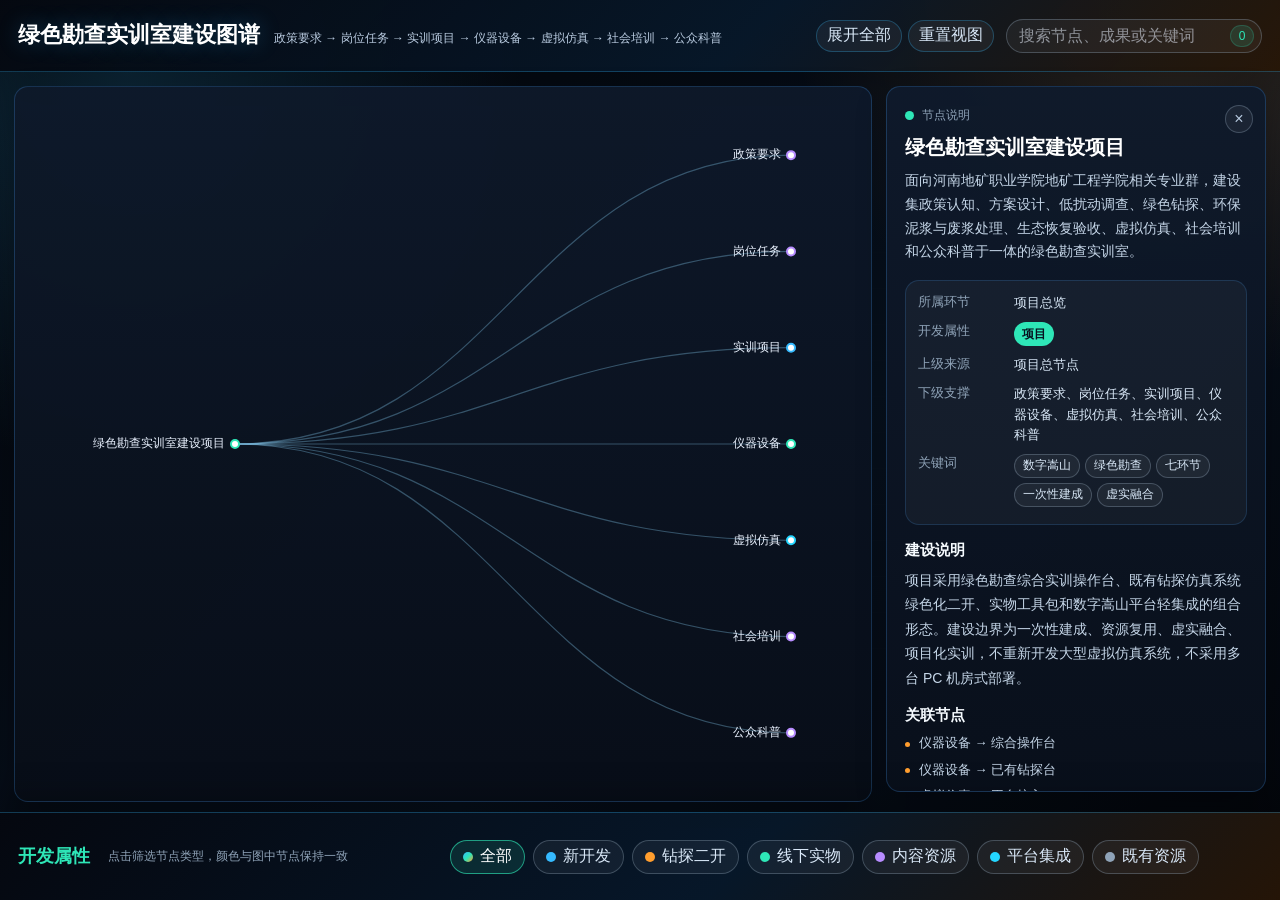
==== index.html @ 70dfa7ed "Publish green exploration training room tree" ====
<!doctype html>
<html lang="zh-CN">
  <head>
    <meta charset="UTF-8" />
    <meta name="viewport" content="width=device-width, initial-scale=1.0" />
    <title>绿色勘查实训室建设图谱 - 完整功能版</title>
    <link rel="icon" href="data:," />
    <link rel="stylesheet" href="assets/css/style.css" />
  </head>
  <body>
    <div class="full-shell">
      <header class="full-topbar">
        <div class="title-block">
          <h1>绿色勘查实训室建设图谱</h1>
          <p>政策要求 → 岗位任务 → 实训项目 → 仪器设备 → 虚拟仿真 → 社会培训 → 公众科普</p>
        </div>

        <div class="top-actions" aria-label="常用操作">
          <button id="expandAllBtn" type="button">展开全部</button>
          <button id="resetBtn" type="button">重置视图</button>

          <div class="search-wrap">
            <input id="searchInput" type="search" placeholder="搜索节点、成果或关键词" autocomplete="off" />
            <span id="searchCount" class="search-count">0</span>
          </div>
        </div>
      </header>

      <main class="full-main">
        <section class="chart-pane" aria-label="左到右树形图">
          <div id="chartScroll" class="chart-scroll">
            <div id="chart" class="chart-stage"></div>
          </div>
        </section>

        <div class="side-column">
          <aside id="infoPanel" class="info-panel fixed-info-panel" aria-live="polite"></aside>
          <div id="searchResults" class="search-results" aria-live="polite"></div>
        </div>
      </main>

      <footer class="bottom-filter-panel">
        <div class="filter-title">
          <strong>开发属性</strong>
          <span>点击筛选节点类型，颜色与图中节点保持一致</span>
        </div>

        <div id="filterGroup" class="dev-filter-group" aria-label="开发属性筛选">
          <button class="is-active" type="button" data-filter="all">
            <span class="legend-dot all"></span>全部
          </button>
          <button type="button" data-filter="newDev">
            <span class="legend-dot newDev"></span>新开发
          </button>
          <button type="button" data-filter="retrofit">
            <span class="legend-dot retrofit"></span>钻探二开
          </button>
          <button type="button" data-filter="physical">
            <span class="legend-dot physical"></span>线下实物
          </button>
          <button type="button" data-filter="content">
            <span class="legend-dot content"></span>内容资源
          </button>
          <button type="button" data-filter="platform">
            <span class="legend-dot platform"></span>平台集成
          </button>
          <button type="button" data-filter="reuse">
            <span class="legend-dot reuse"></span>既有资源
          </button>
        </div>

      </footer>
    </div>

    <script src="vendor/echarts.min.js"></script>
    <script src="data/treeData.js"></script>
    <script src="assets/js/tree-utils.js"></script>
    <script src="assets/js/panel.js"></script>
    <script src="assets/js/app.js"></script>
  </body>
</html>
---- assets/css/style.css ----
:root {
  --bg: #05070d;
  --card: #0b1220;
  --card-2: #0f1a2b;
  --text: #eaf2ff;
  --muted: #8fa3b8;
  --line: rgba(72, 164, 255, 0.24);
  --blue: #35baff;
  --green: #2ee6b7;
  --orange: #ff9d2e;
  --purple: #b78cff;
  --soft-blue: rgba(53, 186, 255, 0.12);
  --soft-green: rgba(46, 230, 183, 0.12);
  --soft-orange: rgba(255, 157, 46, 0.14);
  --shadow: 0 12px 30px rgba(0, 0, 0, 0.28);

  --project: #2ee6b7;
  --new-dev: #35baff;
  --retrofit: #ff9d2e;
  --physical: #2ee6b7;
  --content: #b78cff;
  --platform: #24d6ff;
  --reuse: #8fa3b8;

  --right-panel-width: 380px;
  --bottom-panel-height: 88px;
  --topbar-height: 72px;
  --gap: 14px;
  --radius: 14px;
  color-scheme: dark;
}

* {
  box-sizing: border-box;
}

html,
body {
  width: 100%;
  height: 100%;
  margin: 0;
}

body {
  overflow: hidden;
  color: var(--text);
  font-family: -apple-system, BlinkMacSystemFont, "Segoe UI", "PingFang SC", "Microsoft YaHei", Arial, sans-serif;
  background:
    radial-gradient(circle at 10% 8%, rgba(53, 186, 255, 0.2), transparent 28%),
    radial-gradient(circle at 92% 0%, rgba(255, 157, 46, 0.18), transparent 26%),
    linear-gradient(135deg, #03050a 0%, #07111f 58%, #03050a 100%);
  background-attachment: fixed;
}

body::before {
  position: fixed;
  inset: 0;
  pointer-events: none;
  opacity: 0.42;
  background-image:
    linear-gradient(rgba(255, 255, 255, 0.035) 1px, transparent 1px),
    linear-gradient(90deg, rgba(255, 255, 255, 0.035) 1px, transparent 1px);
  background-size: 36px 36px;
  content: "";
  mask-image: radial-gradient(circle at center, black 0%, transparent 82%);
}

button,
input,
a {
  font: inherit;
}

button,
a {
  -webkit-tap-highlight-color: transparent;
}

.full-shell {
  position: relative;
  z-index: 1;
  display: grid;
  grid-template-rows: var(--topbar-height) minmax(0, 1fr) var(--bottom-panel-height);
  grid-template-columns: minmax(0, 1fr);
  width: 100vw;
  height: 100vh;
  min-width: 1180px;
}

.full-topbar {
  display: grid;
  grid-template-columns: minmax(0, 1fr) auto;
  gap: 16px;
  align-items: center;
  padding: 10px 18px;
  border-bottom: 1px solid rgba(53, 186, 255, 0.28);
  background: linear-gradient(135deg, rgba(5, 8, 15, 0.95), rgba(7, 24, 42, 0.96) 58%, rgba(39, 22, 7, 0.94));
  box-shadow: 0 18px 52px rgba(0, 0, 0, 0.34);
}

.title-block {
  display: flex;
  gap: 14px;
  align-items: baseline;
  min-width: 0;
}

.title-block h1 {
  margin: 0;
  color: #ffffff;
  font-size: 22px;
  font-weight: 800;
  line-height: 1.2;
  letter-spacing: 0;
  text-shadow: 0 0 22px rgba(53, 186, 255, 0.28);
  white-space: nowrap;
}

.title-block p {
  min-width: 0;
  margin: 0;
  color: #b9cbe0;
  font-size: 12px;
  line-height: 1.45;
  overflow: hidden;
  text-overflow: ellipsis;
  white-space: nowrap;
}

.top-actions {
  display: flex;
  gap: 6px;
  align-items: center;
  justify-content: flex-end;
  min-width: 0;
}

.search-wrap {
  position: relative;
  flex: 0 1 260px;
  min-width: 190px;
  margin-left: 6px;
}

.search-wrap input {
  width: 100%;
  height: 34px;
  padding: 0 42px 0 12px;
  border: 1px solid rgba(143, 163, 184, 0.34);
  border-radius: 999px;
  background: rgba(255, 255, 255, 0.05);
  color: var(--text);
  outline: none;
}

.search-wrap input::placeholder {
  color: rgba(234, 242, 255, 0.54);
}

.search-wrap input:focus {
  border-color: rgba(53, 186, 255, 0.74);
  box-shadow: 0 0 0 3px rgba(53, 186, 255, 0.14);
}

.search-count {
  position: absolute;
  top: 6px;
  right: 8px;
  min-width: 24px;
  height: 22px;
  padding: 0 6px;
  border: 1px solid rgba(46, 230, 183, 0.2);
  border-radius: 999px;
  background: var(--soft-green);
  color: var(--green);
  font-size: 12px;
  line-height: 20px;
  text-align: center;
}

.top-actions button,
.download-button {
  display: inline-flex;
  flex: 0 0 auto;
  align-items: center;
  justify-content: center;
  height: 32px;
  padding: 0 10px;
  border: 1px solid rgba(53, 186, 255, 0.28);
  border-radius: 999px;
  background: rgba(255, 255, 255, 0.05);
  color: #d9e8f8;
  cursor: pointer;
  text-decoration: none;
  white-space: nowrap;
  transition: background 0.15s ease, border-color 0.15s ease, color 0.15s ease, transform 0.15s ease;
}

.top-actions button:hover,
.download-button:hover {
  border-color: rgba(255, 157, 46, 0.55);
  color: #ffffff;
  transform: translateY(-1px);
}

.download-button {
  border-color: rgba(255, 157, 46, 0.45);
  background: linear-gradient(135deg, rgba(255, 157, 46, 0.22), rgba(255, 106, 42, 0.18));
  color: #ffd3a1;
  font-weight: 800;
}

.full-main {
  display: grid;
  grid-template-columns: minmax(0, 1fr) var(--right-panel-width);
  gap: var(--gap);
  min-height: 0;
  padding: var(--gap);
  padding-bottom: 10px;
}

.chart-pane {
  min-width: 0;
  min-height: 0;
  border: 1px solid var(--line);
  border-radius: var(--radius);
  background: linear-gradient(180deg, rgba(14, 25, 42, 0.96), rgba(8, 14, 24, 0.96));
  box-shadow: var(--shadow);
  overflow: hidden;
}

.chart-scroll {
  width: 100%;
  height: 100%;
  overflow: hidden;
  background: transparent;
}

.chart-stage {
  width: 100%;
  height: 100%;
  min-width: 0;
  min-height: 0;
}

.side-column {
  display: grid;
  grid-template-rows: minmax(0, 1fr) auto;
  gap: 10px;
  min-width: 0;
  min-height: 0;
}

.fixed-info-panel {
  min-width: 0;
  min-height: 0;
  max-height: 100%;
  padding: 18px;
  border: 1px solid var(--line);
  border-radius: var(--radius);
  background: linear-gradient(180deg, rgba(15, 26, 43, 0.96), rgba(9, 16, 28, 0.96));
  box-shadow: var(--shadow);
  overflow: auto;
}

.bottom-filter-panel {
  display: grid;
  grid-template-columns: auto 300px minmax(0, 1fr);
  gap: 18px;
  align-items: center;
  min-height: 0;
  padding: 10px 18px;
  border-top: 1px solid rgba(53, 186, 255, 0.28);
  background: linear-gradient(135deg, rgba(5, 8, 15, 0.95), rgba(7, 24, 42, 0.96) 58%, rgba(39, 22, 7, 0.94));
  box-shadow: 0 -14px 34px rgba(0, 0, 0, 0.28);
}

.filter-title {
  display: contents;
}

.filter-title strong {
  color: var(--green);
  font-size: 18px;
  line-height: 1.2;
  white-space: nowrap;
}

.filter-title span {
  color: var(--muted);
  font-size: 12px;
  line-height: 1.4;
  min-width: 0;
  overflow: hidden;
  text-overflow: ellipsis;
  white-space: nowrap;
}

.dev-filter-group {
  display: flex;
  flex-wrap: wrap;
  gap: 8px;
  align-items: center;
  justify-content: flex-start;
  min-width: 0;
  padding-left: 24px;
}

.dev-filter-group button {
  display: inline-flex;
  gap: 7px;
  align-items: center;
  height: 34px;
  padding: 0 12px;
  border: 1px solid rgba(143, 163, 184, 0.34);
  border-radius: 999px;
  background: rgba(255, 255, 255, 0.05);
  color: #d9e8f8;
  cursor: pointer;
  transition: background 0.15s ease, border-color 0.15s ease, color 0.15s ease, transform 0.15s ease;
}

.dev-filter-group button:hover {
  border-color: rgba(53, 186, 255, 0.62);
  color: #ffffff;
  transform: translateY(-1px);
}

.dev-filter-group button.is-active {
  border-color: rgba(46, 230, 183, 0.62);
  background: var(--soft-green);
  color: #ffffff;
}

.legend-dot {
  width: 10px;
  height: 10px;
  flex: 0 0 auto;
  border-radius: 50%;
  background: #9ca3af;
}

.legend-dot.all {
  background: linear-gradient(135deg, var(--blue), var(--green), var(--orange));
}

.legend-dot.project {
  background: var(--project);
}

.legend-dot.newDev {
  background: var(--new-dev);
}

.legend-dot.retrofit {
  background: var(--retrofit);
}

.legend-dot.physical {
  background: var(--physical);
}

.legend-dot.content {
  background: var(--content);
}

.legend-dot.platform {
  background: var(--platform);
}

.legend-dot.reuse {
  background: var(--reuse);
}

.info-panel {
  color: var(--text);
}

.panel-close {
  position: sticky;
  top: 0;
  float: right;
  width: 28px;
  height: 28px;
  margin: -6px -6px 4px 8px;
  border: 1px solid rgba(143, 163, 184, 0.34);
  border-radius: 50%;
  background: rgba(255, 255, 255, 0.05);
  color: #b9cbe0;
  cursor: pointer;
}

.panel-close:hover {
  border-color: rgba(255, 157, 46, 0.55);
  color: #ffffff;
}

.panel-eyebrow {
  display: flex;
  gap: 8px;
  align-items: center;
  margin: 2px 32px 10px 0;
}

.status-dot {
  width: 9px;
  height: 9px;
  flex: 0 0 auto;
  border-radius: 50%;
  background: var(--green);
}

.panel-eyebrow span:last-child {
  color: var(--muted);
  font-size: 12px;
}

.info-panel h2 {
  margin: 0 32px 8px 0;
  color: #ffffff;
  font-size: 20px;
  line-height: 1.35;
  letter-spacing: 0;
}

.summary {
  margin: 0 0 14px;
  color: #c5d6e8;
  font-size: 14px;
  line-height: 1.7;
}

.meta-grid {
  display: grid;
  grid-template-columns: 86px minmax(0, 1fr);
  gap: 9px 10px;
  padding: 12px;
  border: 1px solid rgba(72, 164, 255, 0.18);
  border-radius: var(--radius);
  background: rgba(255, 255, 255, 0.04);
}

.meta-grid dt {
  color: var(--muted);
  font-size: 13px;
}

.meta-grid dd {
  min-width: 0;
  margin: 0;
  color: #d9e8f8;
  font-size: 13px;
  line-height: 1.55;
  word-break: break-word;
}

.dev-pill,
.tag-pill,
.result-pill {
  display: inline-flex;
  align-items: center;
  max-width: 100%;
  min-height: 24px;
  padding: 2px 8px;
  border-radius: 999px;
  color: #07111f;
  font-size: 12px;
  line-height: 1.4;
  font-weight: 700;
}

.tag-pill {
  margin: 0 5px 5px 0;
  border: 1px solid rgba(143, 163, 184, 0.34);
  background: rgba(255, 255, 255, 0.05);
  color: #d9e8f8;
  font-weight: 500;
}

.panel-section {
  margin-top: 16px;
}

.panel-section h3,
.search-results h3 {
  margin: 0 0 8px;
  color: #f6fbff;
  font-size: 15px;
}

.panel-section p,
.search-results p {
  margin: 0;
  color: #c5d6e8;
  font-size: 14px;
  line-height: 1.75;
}

.panel-section ul {
  display: grid;
  gap: 6px;
  margin: 0;
  padding: 0;
  list-style: none;
}

.panel-section li {
  position: relative;
  padding-left: 14px;
  color: #c5d6e8;
  font-size: 13px;
  line-height: 1.55;
}

.panel-section li::before {
  position: absolute;
  left: 0;
  top: 0.68em;
  width: 5px;
  height: 5px;
  border-radius: 50%;
  background: var(--orange);
  content: "";
}

.source-list a {
  color: #9fd7ff;
  text-decoration: none;
}

.source-list a:hover {
  text-decoration: underline;
}

.search-results {
  width: 100%;
  max-height: 188px;
  padding: 12px;
  border: 1px solid var(--line);
  border-radius: var(--radius);
  background: linear-gradient(180deg, rgba(15, 26, 43, 0.96), rgba(9, 16, 28, 0.96));
  box-shadow: var(--shadow);
  overflow: auto;
}

.search-results:empty {
  display: none;
}

.result-list {
  display: grid;
  gap: 6px;
}

.result-pill {
  justify-content: flex-start;
  width: 100%;
  border: 1px solid rgba(143, 163, 184, 0.34);
  background: rgba(255, 255, 255, 0.05);
  color: #d9e8f8;
  text-align: left;
  cursor: pointer;
  font-weight: 500;
}

.result-pill:hover {
  border-color: rgba(53, 186, 255, 0.62);
  color: #ffffff;
}

.empty-state {
  min-height: 100%;
  display: grid;
  align-items: center;
}

.toast {
  position: fixed;
  left: 50%;
  bottom: calc(var(--bottom-panel-height) + 24px);
  z-index: 30;
  padding: 9px 14px;
  border-radius: var(--radius);
  background: rgba(3, 5, 10, 0.92);
  color: #fff;
  font-size: 13px;
  transform: translateX(-50%);
  pointer-events: none;
}

@media (max-width: 1180px) {
  body {
    overflow: auto;
  }

  .full-shell {
    height: auto;
    min-height: 100vh;
    min-width: 0;
    grid-template-rows: auto auto auto;
  }

  .full-topbar {
    grid-template-columns: 1fr;
  }

  .title-block {
    display: grid;
    gap: 6px;
  }

  .title-block p {
    white-space: normal;
  }

  .top-actions {
    justify-content: flex-start;
  }

  .search-wrap {
    flex-basis: 100%;
    max-width: none;
    margin-left: 0;
  }

  .full-main {
    grid-template-columns: 1fr;
  }

  .chart-pane {
    min-height: 640px;
  }

  .side-column {
    grid-template-rows: auto auto;
  }

  .fixed-info-panel {
    max-height: none;
  }

  .bottom-filter-panel {
    grid-template-columns: 1fr;
    height: auto;
  }

  .filter-title {
    display: grid;
    gap: 4px;
  }

  .filter-title span {
    white-space: normal;
  }

  .dev-filter-group {
    padding-left: 0;
  }

  .search-results {
    max-height: none;
  }
}
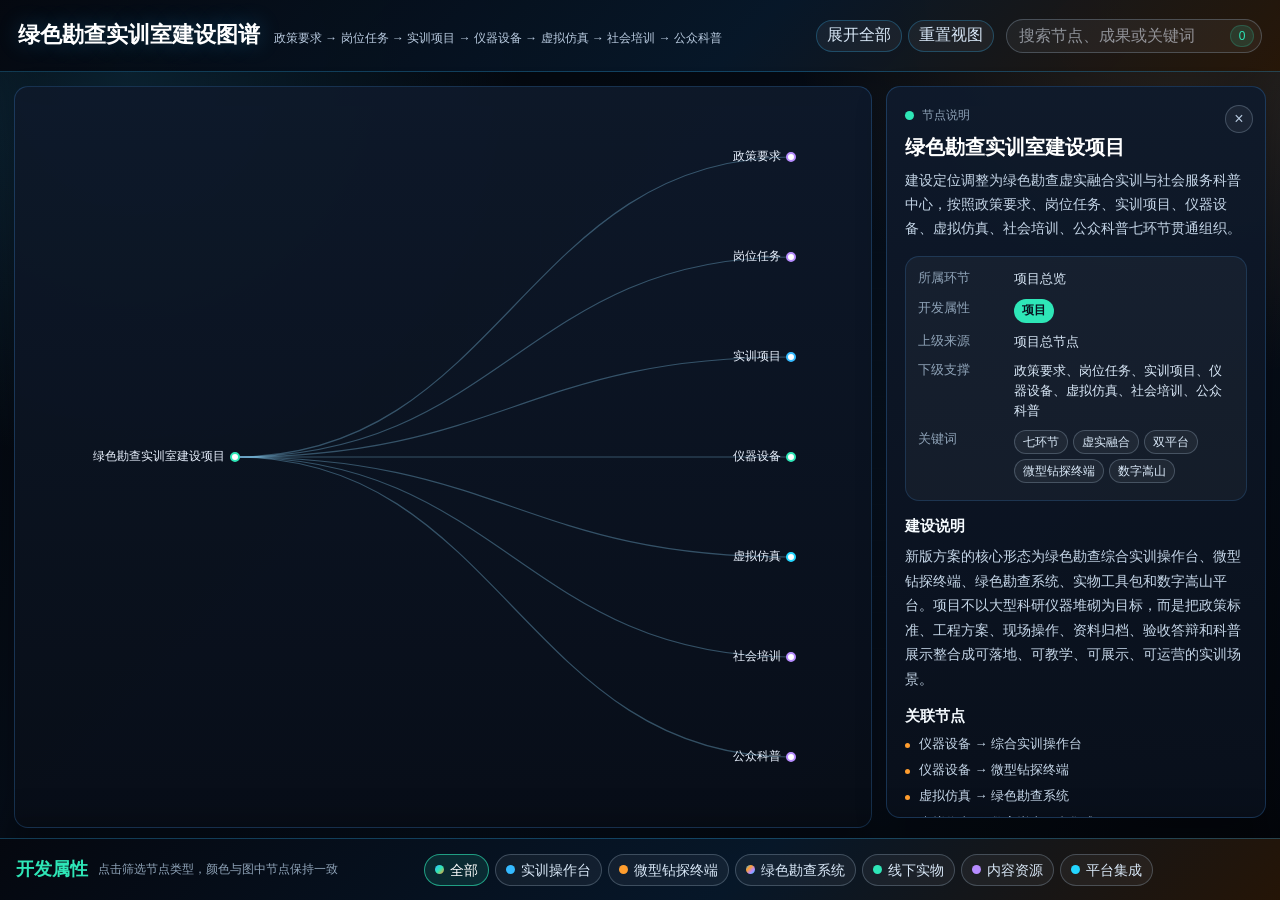
==== commit 5e13fd29: "Use full version as default entry" ====
--- a/index.html
+++ b/index.html
@@ -3,7 +3,7 @@
   <head>
     <meta charset="UTF-8" />
     <meta name="viewport" content="width=device-width, initial-scale=1.0" />
-    <title>绿色勘查实训室建设图谱 - 完整功能版</title>
+    <title>绿色勘查实训室建设图谱</title>
     <link rel="icon" href="data:," />
     <link rel="stylesheet" href="assets/css/style.css" />
   </head>
@@ -45,27 +45,27 @@
           <span>点击筛选节点类型，颜色与图中节点保持一致</span>
         </div>
 
-        <div id="filterGroup" class="dev-filter-group" aria-label="开发属性筛选">
-          <button class="is-active" type="button" data-filter="all">
+        <div id="filterGroup" class="dev-filter-group" aria-label="开发属性复选筛选">
+          <button class="is-active" type="button" data-filter="all" aria-pressed="true">
             <span class="legend-dot all"></span>全部
           </button>
-          <button type="button" data-filter="newDev">
-            <span class="legend-dot newDev"></span>新开发
+          <button type="button" data-filter="newDev" aria-pressed="false">
+            <span class="legend-dot newDev"></span>实训操作台
           </button>
-          <button type="button" data-filter="retrofit">
-            <span class="legend-dot retrofit"></span>钻探二开
+          <button type="button" data-filter="retrofit" aria-pressed="false">
+            <span class="legend-dot retrofit"></span>微型钻探终端
           </button>
-          <button type="button" data-filter="physical">
+          <button type="button" data-filter="greenSystem" aria-pressed="false">
+            <span class="legend-dot greenSystem"></span>绿色勘查系统
+          </button>
+          <button type="button" data-filter="physical" aria-pressed="false">
             <span class="legend-dot physical"></span>线下实物
           </button>
-          <button type="button" data-filter="content">
+          <button type="button" data-filter="content" aria-pressed="false">
             <span class="legend-dot content"></span>内容资源
           </button>
-          <button type="button" data-filter="platform">
+          <button type="button" data-filter="platform" aria-pressed="false">
             <span class="legend-dot platform"></span>平台集成
-          </button>
-          <button type="button" data-filter="reuse">
-            <span class="legend-dot reuse"></span>既有资源
           </button>
         </div>
 
--- a/assets/css/style.css
+++ b/assets/css/style.css
@@ -23,7 +23,7 @@
   --reuse: #8fa3b8;
 
   --right-panel-width: 380px;
-  --bottom-panel-height: 88px;
+  --bottom-panel-height: 62px;
   --topbar-height: 72px;
   --gap: 14px;
   --radius: 14px;
@@ -266,10 +266,10 @@
 .bottom-filter-panel {
   display: grid;
   grid-template-columns: auto 300px minmax(0, 1fr);
-  gap: 18px;
+  gap: 10px;
   align-items: center;
   min-height: 0;
-  padding: 10px 18px;
+  padding: 6px 16px;
   border-top: 1px solid rgba(53, 186, 255, 0.28);
   background: linear-gradient(135deg, rgba(5, 8, 15, 0.95), rgba(7, 24, 42, 0.96) 58%, rgba(39, 22, 7, 0.94));
   box-shadow: 0 -14px 34px rgba(0, 0, 0, 0.28);
@@ -298,25 +298,28 @@
 
 .dev-filter-group {
   display: flex;
-  flex-wrap: wrap;
-  gap: 8px;
+  flex-wrap: nowrap;
+  gap: 6px;
   align-items: center;
   justify-content: flex-start;
   min-width: 0;
-  padding-left: 24px;
+  padding-left: 16px;
 }
 
 .dev-filter-group button {
   display: inline-flex;
-  gap: 7px;
-  align-items: center;
-  height: 34px;
-  padding: 0 12px;
+  gap: 6px;
+  align-items: center;
+  height: 32px;
+  padding: 0 10px;
   border: 1px solid rgba(143, 163, 184, 0.34);
   border-radius: 999px;
   background: rgba(255, 255, 255, 0.05);
   color: #d9e8f8;
   cursor: pointer;
+  font-size: 14px;
+  line-height: 1;
+  white-space: nowrap;
   transition: background 0.15s ease, border-color 0.15s ease, color 0.15s ease, transform 0.15s ease;
 }
 
@@ -333,8 +336,8 @@
 }
 
 .legend-dot {
-  width: 10px;
-  height: 10px;
+  width: 9px;
+  height: 9px;
   flex: 0 0 auto;
   border-radius: 50%;
   background: #9ca3af;
@@ -354,6 +357,10 @@
 
 .legend-dot.retrofit {
   background: var(--retrofit);
+}
+
+.legend-dot.greenSystem {
+  background: linear-gradient(135deg, var(--new-dev), var(--retrofit), var(--content), var(--platform));
 }
 
 .legend-dot.physical {
